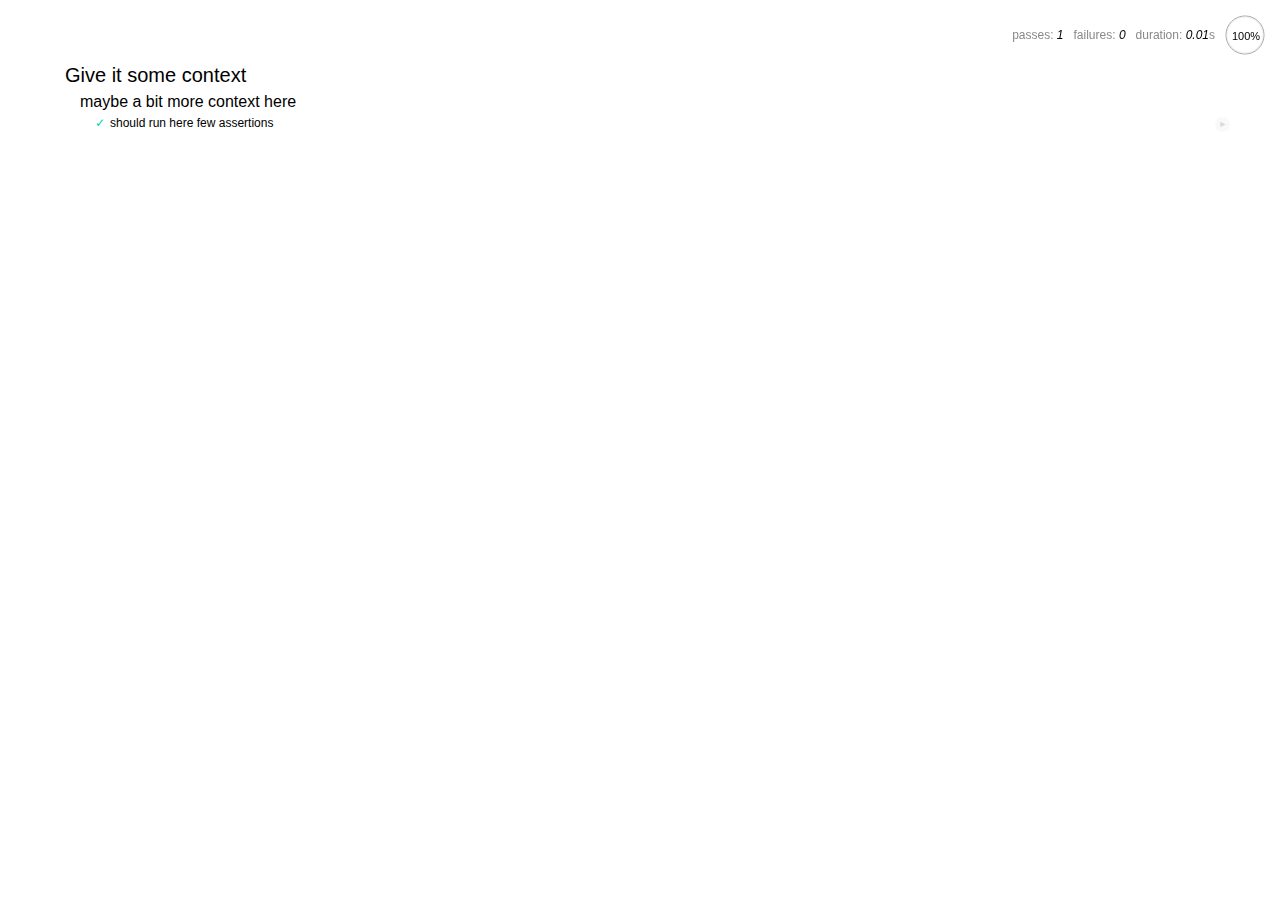
==== test/index.html @ 4866a16a "Add all of the initial files generated by the yeoman-mocha generator." ====
<!doctype html>
<html>
<head>
    <meta charset="utf-8">
    <title>Mocha Spec Runner</title>
    <link rel="stylesheet" href="../bower_components/mocha/mocha.css">
</head>
<body>
    <div id="mocha"></div>
    <script src="../bower_components/mocha/mocha.js"></script>
    <script>mocha.setup('bdd')</script>
    <script src="../bower_components/chai/chai.js"></script>
    <script>
        var assert = chai.assert;
        var expect = chai.expect;
        var should = chai.should();
    </script>

    <!-- include source files here... -->

    <!-- include spec files here... -->
    <script src="spec/test.js"></script>

    <script>mocha.run()</script>
</body>
</html>
---- bower_components/mocha/mocha.css ----
@charset "utf-8";

body {
  margin:0;
}

#mocha {
  font: 20px/1.5 "Helvetica Neue", Helvetica, Arial, sans-serif;
  margin: 60px 50px;
}

#mocha ul, #mocha li {
  margin: 0;
  padding: 0;
}

#mocha ul {
  list-style: none;
}

#mocha h1, #mocha h2 {
  margin: 0;
}

#mocha h1 {
  margin-top: 15px;
  font-size: 1em;
  font-weight: 200;
}

#mocha h1 a {
  text-decoration: none;
  color: inherit;
}

#mocha h1 a:hover {
  text-decoration: underline;
}

#mocha .suite .suite h1 {
  margin-top: 0;
  font-size: .8em;
}

#mocha .hidden {
  display: none;
}

#mocha h2 {
  font-size: 12px;
  font-weight: normal;
  cursor: pointer;
}

#mocha .suite {
  margin-left: 15px;
}

#mocha .test {
  margin-left: 15px;
  overflow: hidden;
}

#mocha .test.pending:hover h2::after {
  content: '(pending)';
  font-family: arial, sans-serif;
}

#mocha .test.pass.medium .duration {
  background: #C09853;
}

#mocha .test.pass.slow .duration {
  background: #B94A48;
}

#mocha .test.pass::before {
  content: '✓';
  font-size: 12px;
  display: block;
  float: left;
  margin-right: 5px;
  color: #00d6b2;
}

#mocha .test.pass .duration {
  font-size: 9px;
  margin-left: 5px;
  padding: 2px 5px;
  color: white;
  -webkit-box-shadow: inset 0 1px 1px rgba(0,0,0,.2);
  -moz-box-shadow: inset 0 1px 1px rgba(0,0,0,.2);
  box-shadow: inset 0 1px 1px rgba(0,0,0,.2);
  -webkit-border-radius: 5px;
  -moz-border-radius: 5px;
  -ms-border-radius: 5px;
  -o-border-radius: 5px;
  border-radius: 5px;
}

#mocha .test.pass.fast .duration {
  display: none;
}

#mocha .test.pending {
  color: #0b97c4;
}

#mocha .test.pending::before {
  content: '◦';
  color: #0b97c4;
}

#mocha .test.fail {
  color: #c00;
}

#mocha .test.fail pre {
  color: black;
}

#mocha .test.fail::before {
  content: '✖';
  font-size: 12px;
  display: block;
  float: left;
  margin-right: 5px;
  color: #c00;
}

#mocha .test pre.error {
  color: #c00;
  max-height: 300px;
  overflow: auto;
}

#mocha .test pre {
  display: block;
  float: left;
  clear: left;
  font: 12px/1.5 monaco, monospace;
  margin: 5px;
  padding: 15px;
  border: 1px solid #eee;
  border-bottom-color: #ddd;
  -webkit-border-radius: 3px;
  -webkit-box-shadow: 0 1px 3px #eee;
  -moz-border-radius: 3px;
  -moz-box-shadow: 0 1px 3px #eee;
  border-radius: 3px;
}

#mocha .test h2 {
  position: relative;
}

#mocha .test a.replay {
  position: absolute;
  top: 3px;
  right: 0;
  text-decoration: none;
  vertical-align: middle;
  display: block;
  width: 15px;
  height: 15px;
  line-height: 15px;
  text-align: center;
  background: #eee;
  font-size: 15px;
  -moz-border-radius: 15px;
  border-radius: 15px;
  -webkit-transition: opacity 200ms;
  -moz-transition: opacity 200ms;
  transition: opacity 200ms;
  opacity: 0.3;
  color: #888;
}

#mocha .test:hover a.replay {
  opacity: 1;
}

#mocha-report.pass .test.fail {
  display: none;
}

#mocha-report.fail .test.pass {
  display: none;
}

#mocha-report.pending .test.pass,
#mocha-report.pending .test.fail {
  display: none;
}
#mocha-report.pending .test.pass.pending {
  display: block;
}

#mocha-error {
  color: #c00;
  font-size: 1.5em;
  font-weight: 100;
  letter-spacing: 1px;
}

#mocha-stats {
  position: fixed;
  top: 15px;
  right: 10px;
  font-size: 12px;
  margin: 0;
  color: #888;
  z-index: 1;
}

#mocha-stats .progress {
  float: right;
  padding-top: 0;
}

#mocha-stats em {
  color: black;
}

#mocha-stats a {
  text-decoration: none;
  color: inherit;
}

#mocha-stats a:hover {
  border-bottom: 1px solid #eee;
}

#mocha-stats li {
  display: inline-block;
  margin: 0 5px;
  list-style: none;
  padding-top: 11px;
}

#mocha-stats canvas {
  width: 40px;
  height: 40px;
}

#mocha code .comment { color: #ddd }
#mocha code .init { color: #2F6FAD }
#mocha code .string { color: #5890AD }
#mocha code .keyword { color: #8A6343 }
#mocha code .number { color: #2F6FAD }

@media screen and (max-device-width: 480px) {
  #mocha  {
    margin: 60px 0px;
  }

  #mocha #stats {
    position: absolute;
  }
}
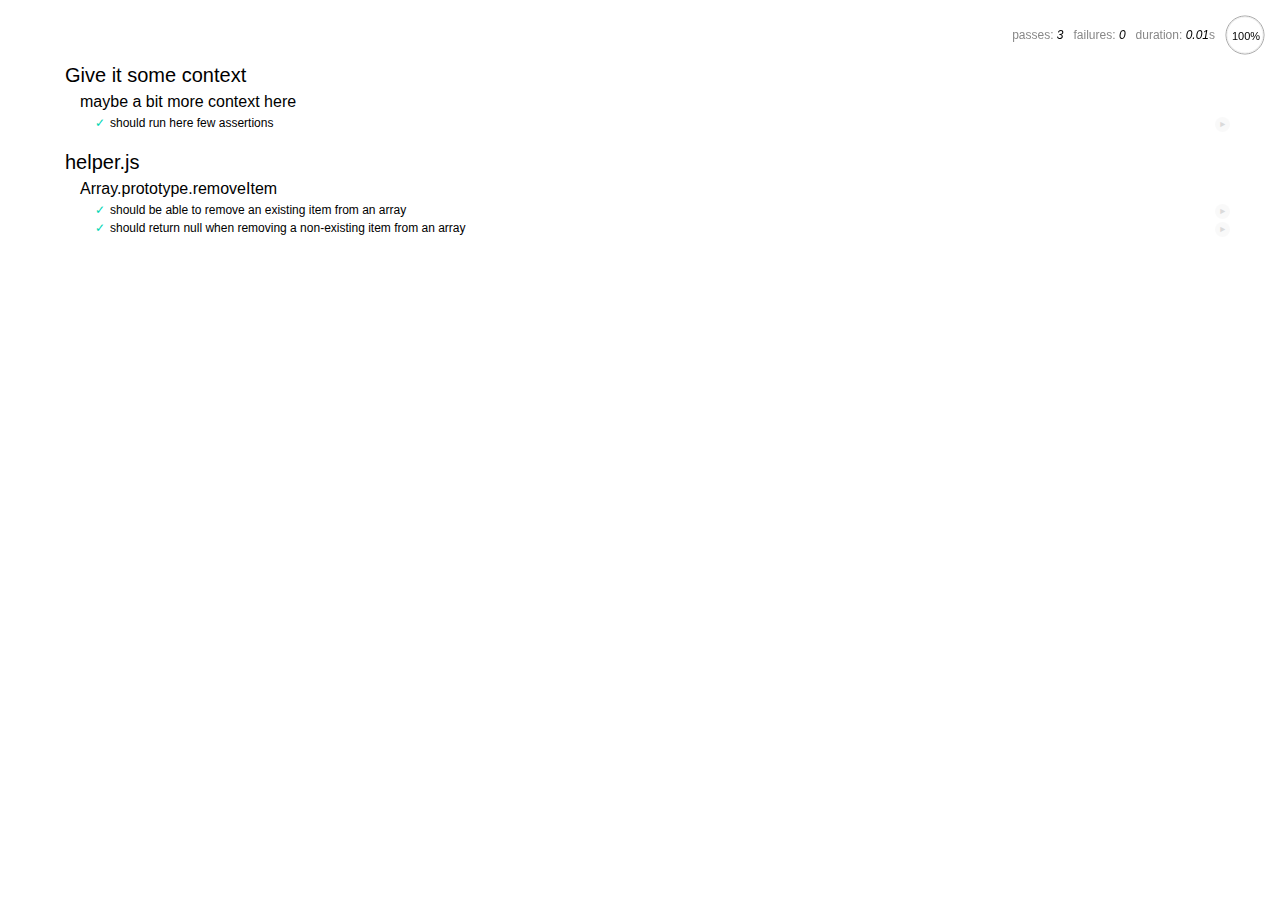
==== commit 2ba4eda6: "Add some tests for the removeItem array extension." ====
--- a/test/index.html
+++ b/test/index.html
@@ -17,6 +17,7 @@
     </script>
 
     <!-- include source files here... -->
+    <script src="../js/helper.js"></script>
 
     <!-- include spec files here... -->
     <script src="spec/test.js"></script>
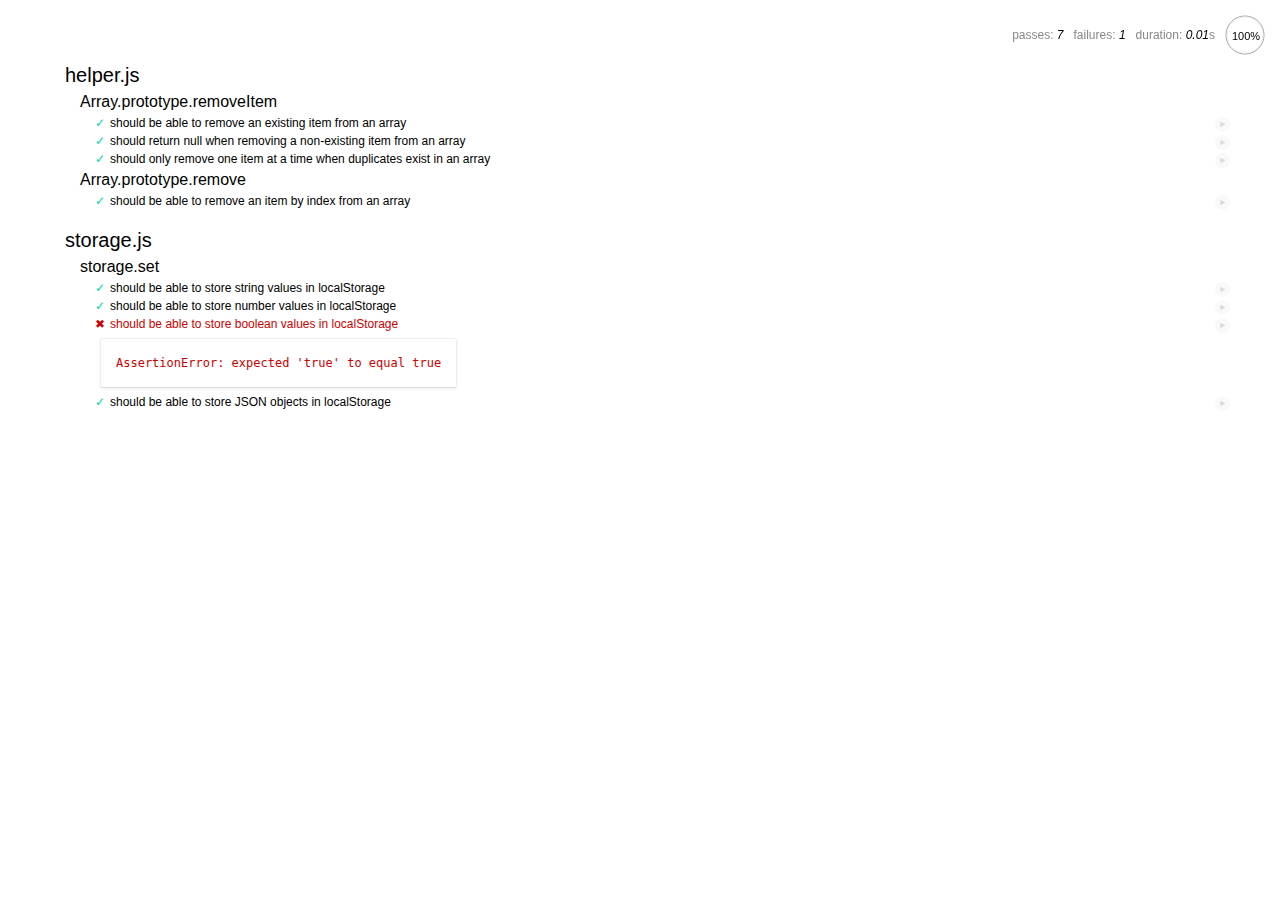
==== commit 8e110f63: "Add a reference in the test index to storage.js." ====
--- a/test/index.html
+++ b/test/index.html
@@ -18,6 +18,7 @@
 
     <!-- include source files here... -->
     <script src="../js/helper.js"></script>
+    <script src="../js/storage.js"></script>
 
     <!-- include spec files here... -->
     <script src="spec/test.js"></script>
